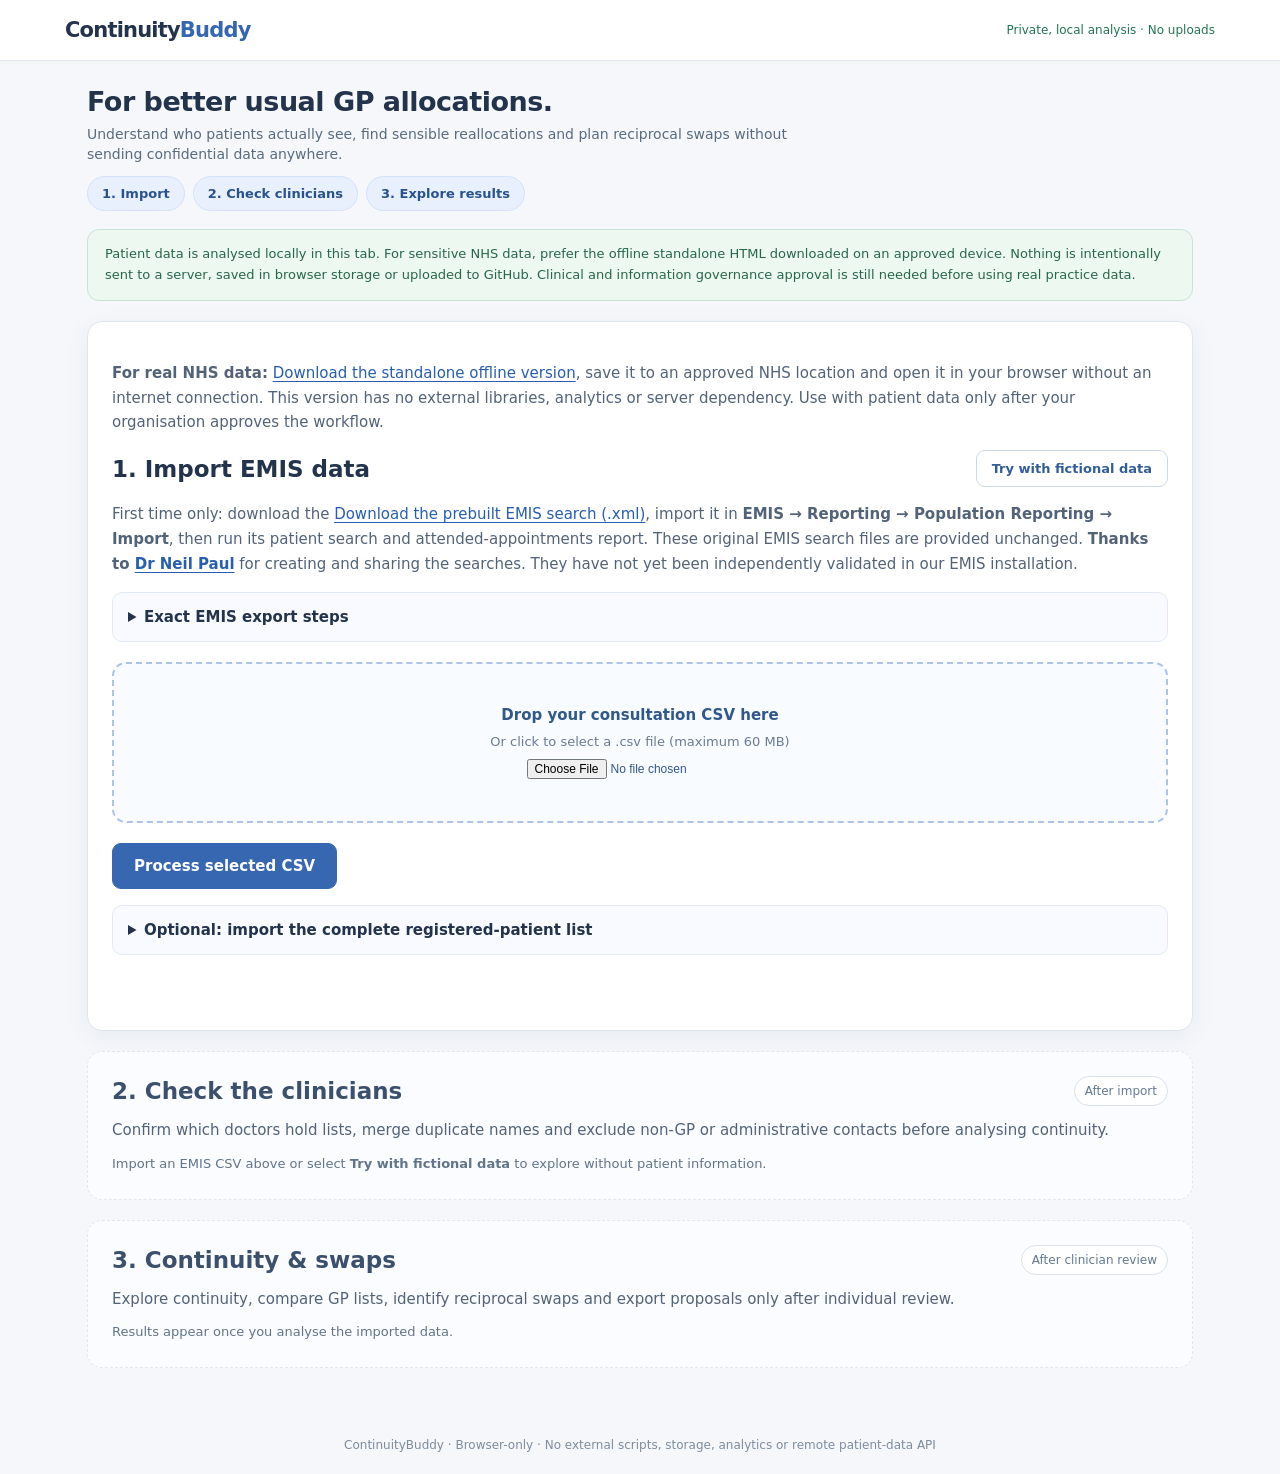
==== index.html @ b9d673a3 "Copy: use concise usual GP allocations heading" ====
<!doctype html>
<html lang="en-GB"><head><meta charset="utf-8"><meta name="viewport" content="width=device-width, initial-scale=1">
<meta name="referrer" content="no-referrer">
<meta http-equiv="Content-Security-Policy" content="default-src 'none'; script-src 'self'; style-src 'self'; img-src 'self' data:; connect-src 'none'; object-src 'none'; base-uri 'none'; form-action 'none'">
<title>ContinuityBuddy - Usual GP continuity</title><link rel="stylesheet" href="./v2.css"></head>
<body><header><strong>Continuity<span>Buddy</span></strong><small>Private, local analysis · No uploads</small></header>
<main>
<section class="hero"><h1>For better usual GP allocations.</h1><p>Understand who patients actually see, find sensible reallocations and plan reciprocal swaps without sending confidential data anywhere.</p><div class="steps"><a href="#importPanel">1. Import</a><a href="#clinicianOverview">2. Check clinicians</a><a href="#resultsOverview">3. Explore results</a></div></section>
<div class="privacy">Patient data is analysed locally in this tab. For sensitive NHS data, prefer the offline standalone HTML downloaded on an approved device. Nothing is intentionally sent to a server, saved in browser storage or uploaded to GitHub. Clinical and information governance approval is still needed before using real practice data.</div>
<section class="panel" id="importPanel"><p class="offline-banner"><strong>For real NHS data:</strong> <a href="./ContinuityBuddy-Offline.html" download="ContinuityBuddy-Offline.html">Download the standalone offline version</a>, save it to an approved NHS location and open it in your browser without an internet connection. This version has no external libraries, analytics or server dependency. Use with patient data only after your organisation approves the workflow.</p><div class="panelhead"><h2>1. Import EMIS data</h2><button type="button" id="demo" class="outline">Try with fictional data</button></div>
<p>First time only: download the <a href="./downloads/Usual_GP_Continuity_Search.xml" download="Usual_GP_Continuity_Search.xml">Download the prebuilt EMIS search (.xml)</a>, import it in <b>EMIS → Reporting → Population Reporting → Import</b>, then run its patient search and attended-appointments report. These original EMIS search files are provided unchanged. <b>Thanks to <a href="https://www.drneilpaul.blog/usualgp/" target="_blank" rel="noopener noreferrer">Dr Neil Paul</a></b> for creating and sharing the searches. They have not yet been independently validated in our EMIS installation.</p>
<details><summary>Exact EMIS export steps</summary><ol><li>Import the downloaded XML into a practice reporting folder (you need suitable EMIS permissions).</li><li>Run “Usual GP Continuity 1 - Patients seen in last 12 months”.</li><li>Run “Usual GP Continuity 2 - Consultation export”.</li><li>Right-click the second report, then View Results → Export → CSV.</li><li>Tick <b>Replicate patient details for each item</b> and <b>Replicate Usual GP details</b>. Leave “override hidden patients” unticked unless explicitly authorised.</li><li>Choose the CSV below. Do not share identifiable exports in chat or email.</li></ol><p>Steps adapted from <a href="https://www.drneilpaul.blog/usualgp/how-to.html" target="_blank" rel="noopener noreferrer">Dr Neil Paul's EMIS guide</a>. EMIS XML import is documented by <a href="https://cdrc.nhs.uk/resources/emis-resource-centre/cdrc-emis-access/" target="_blank" rel="noopener noreferrer">CDRC</a>. Your practice's permissions/IT policy determine whether imports are allowed on your NHS PC.</p></details>
<label class="drop" id="drop"><strong>Drop your consultation CSV here</strong><span>Or click to select a .csv file (maximum 60 MB)</span><input id="file" type="file" accept=".csv,text/csv"></label><div class="import-action"><button type="button" id="prepareCsv">Process selected CSV</button></div>
<details><summary>Optional: import the complete registered-patient list</summary><p>For accurate list sizes, export the companion <a href="./downloads/Usual_GP_List_Sizes_Search.xml" download="Usual_GP_List_Sizes_Search.xml">Download the optional list-sizes search (.xml)</a> from EMIS and load its CSV separately. It should have one row per registered patient, including patient ID and Usual GP.</p><input id="listFile" type="file" accept=".csv,text/csv"><p id="listStatus" class="status"></p></details><div id="mapPanel" hidden><h3>Match columns</h3><p>Best guesses are prefilled. Check the required four columns, especially when the EMIS report uses unfamiliar labels.</p><div id="mappings" class="mapping"></div><label class="check-confirm"><input id="importConfirmed" type="checkbox"> I confirm this is the approved EMIS attended-appointment export, with no additional clinical or demographic columns.</label><div class="row import-action"><label>Analysis date <input id="referenceDate" type="date" value="2026-11-06"></label><button type="button" id="process">Analyse CSV and check clinicians <span aria-hidden="true">→</span></button></div></div>
<p id="message" class="status" role="status" aria-live="polite"></p>
</section>
<section class="panel step-preview" id="clinicianOverview"><div class="panelhead"><h2>2. Check the clinicians</h2><span class="step-pending">After import</span></div><p>Confirm which doctors hold lists, merge duplicate names and exclude non-GP or administrative contacts before analysing continuity.</p><p class="step-hint">Import an EMIS CSV above or select <strong>Try with fictional data</strong> to explore without patient information.</p></section>
<section class="panel" id="clinicianPanel" hidden><div class="panelhead"><h2>2. Check the clinicians</h2><button id="backImport" class="outline">Back to import</button></div><p>Exclude administrative/booking accounts; mark registrars and locums as “Count visits, no list”; and mark doctors who have left as “Departed”. Duplicate names can be joined together. Duty/triage contacts may distort continuity and should be reviewed.</p><div class="review-action"><div><strong>Ready to analyse?</strong><p>Check the clinician list below, then confirm the review and run the analysis.</p></div><button type="button" id="runTop">Analyse continuity</button></div><details id="mergeDuplicates" class="duplicate-merge"><summary>Merge duplicate clinicians</summary><p>Only use this when two names in the export belong to the same doctor, e.g. Dr Smith and Dr J Smith. The names will be counted as one clinician.</p><div class="row"><label>Duplicate name <select id="mergeFrom"></select></label><label>Same doctor as <select id="mergeInto"></select></label><button type="button" id="addMerge" class="outline">Merge names</button></div><div id="activeMerges" aria-live="polite"></div></details><div class="tablewrap"><table><thead><tr><th>Clinician</th><th>Consultations</th><th>Status</th></tr></thead><tbody id="clinicians"></tbody></table></div>
<div class="row controls"><label>Minimum consultations <input id="minVisits" type="number" min="1" max="30" value="4"></label><label>High confidence (%) <input id="high" type="number" min="50" max="100" value="65"></label><label>Medium confidence (%) <input id="medium" type="number" min="30" max="99" value="50"></label><label class="check-confirm"><input id="reviewConfirmed" type="checkbox"> I have reviewed the clinicians, including non-list holders and those who have left.</label><button type="button" id="run">Analyse continuity</button></div></section>
<section class="panel step-preview" id="resultsOverview"><div class="panelhead"><h2>3. Continuity &amp; swaps</h2><span class="step-pending">After clinician review</span></div><p>Explore continuity, compare GP lists, identify reciprocal swaps and export proposals only after individual review.</p><p class="step-hint">Results appear once you analyse the imported data.</p></section>
<section id="resultsPanel" hidden><div class="panelhead"><h2>3. Continuity & swaps</h2><div class="row"><button id="editClinicians" class="outline">Edit clinicians</button><button id="reset" class="outline">Clear all data</button></div></div><div class="metrics"><div><small>Frequent attenders</small><strong id="mPatients">-</strong></div><div><small>Usual GP accuracy</small><strong id="mAccuracy">-</strong></div><div><small>Mean UPC (most-seen)</small><strong id="mUpc">-</strong></div><div><small>SLICC (recorded usual GP)</small><strong id="mSlicc">-</strong></div></div>
<div class="panel"><div class="panelhead"><h3>Who should I exchange patients with?</h3><label>My GP list <select id="selectedGp"></select></label></div><p>Ranked by reciprocal, evidence-based candidates. Confirm clinical suitability and patient preferences before any reallocation. A reciprocal pair keeps nominal list counts unchanged.</p><div class="tablewrap"><table><thead><tr><th>Other GP</th><th>Patients leaving your list</th><th>Patients coming to your list</th><th>Potential 1:1 pairs</th></tr></thead><tbody id="partners"></tbody></table></div></div>
<div class="panel"><div class="panelhead"><h3>Reciprocal swaps</h3><button id="download" class="outline">Export reviewed proposal CSV</button></div><p id="swapCount"></p><div class="tablewrap"><table><thead><tr><th>Pair</th><th>Patient identifier</th><th>Current usual GP</th><th>Proposed GP</th><th>Visits with proposed / total</th><th>Review decision</th></tr></thead><tbody id="swaps"></tbody></table></div></div>
<div class="panel"><h3>GP continuity breakdown</h3><p>List-holder counts here include only patients represented in the consultation CSV, not the practice's full registered population.</p><div class="tablewrap"><table><thead><tr><th>GP</th><th>Patients seen in export</th><th>Frequent attenders</th><th>Aligned</th><th>Outgoing</th><th>Incoming</th><th>SLICC</th><th>Registered list</th><th>GP sessions/week</th><th>Patients/session</th></tr></thead><tbody id="gpRows"></tbody></table></div></div>
<div class="panel"><h3>Individual reallocation suggestions</h3><p>High confidence means the most-seen eligible GP accounts for at least the configured percentage of retained contacts. It does not prove clinical suitability.</p><div class="tablewrap"><table><thead><tr><th>Patient identifier</th><th>Current GP</th><th>Most-seen GP</th><th>Visits</th><th>Share</th><th>Confidence</th></tr></thead><tbody id="proposals"></tbody></table></div></div>
<div class="panel"><h3>Data quality and limitations</h3><div id="quality"></div><p>The step 1 tool (EMIS export) is based on published RCGP/One Care and Dr Neil Paul's analyser workflows with many thanks. The overall flow and Step 2 were developed by Dr Miriam Carone as part of a bigger project to help organise GP surgeries - find out more at <a href="https://projectralph.co.uk/" target="_blank" rel="noopener noreferrer">projectralph.co.uk</a>.</p></div>
</section></main><footer>ContinuityBuddy · Browser-only · No external scripts, storage, analytics or remote patient-data API</footer><script type="module" src="./v2.mjs"></script></body></html>
---- v2.css ----
:root{font-family:Inter,ui-sans-serif,system-ui,-apple-system,Segoe UI,sans-serif;color:#22334b;background:#f5f7fb;font-size:15px}*{box-sizing:border-box}body{margin:0}header{display:flex;justify-content:space-between;align-items:center;padding:18px max(22px,calc((100vw - 1150px)/2));background:white;border-bottom:1px solid #e1e7f0;gap:10px}header strong{font-size:21px;letter-spacing:-.8px}header strong span{color:#3466b1}header small{font-size:12px;color:#217654}main{max-width:1150px;margin:auto;padding:16px 22px 48px}.hero{padding:8px 0 6px}.hero h1{font-size:clamp(21px,2.2vw,27px);letter-spacing:-.5px;margin:0 0 5px;line-height:1.25}.hero p{color:#596b80;line-height:1.45;max-width:740px;font-size:14px;margin:0}.steps{display:flex;flex-wrap:wrap;gap:8px;margin:12px 0}.steps span{padding:9px 14px;background:#e8f0fe;border:1px solid #d4e2fb;border-radius:25px;font-size:13px;color:#28538e;font-weight:650}.privacy{border:1px solid #c8e4d5;background:#ecf8f0;color:#286749;padding:14px 17px;border-radius:12px;font-size:13px;line-height:1.6}.panel{background:white;border:1px solid #e0e6ee;border-radius:15px;padding:24px;margin-top:20px;box-shadow:0 7px 25px #213a5210}.panelhead{display:flex;align-items:center;justify-content:space-between;gap:14px;flex-wrap:wrap;margin-bottom:12px}.panel h2{font-size:23px;margin:0}.panel h3{font-size:19px;margin:0 0 12px}.panel p,.panel li{line-height:1.65;color:#526379}.panel a{color:#285eb1;text-decoration:underline;text-underline-offset:3px}.panel details{background:#f8faff;border:1px solid #e1e9f7;padding:15px;border-radius:10px;margin:16px 0}.panel summary{cursor:pointer;font-weight:650}.panel ol{padding-left:22px}.drop{display:grid;gap:10px;place-items:center;text-align:center;padding:42px 20px;border:2px dashed #adc4e7;border-radius:14px;background:#f8fbff;cursor:pointer;margin:20px 0;color:#31588b}.drop span{font-size:13px;color:#6b7b92}.drop.drag{background:#e8f3ff;border-color:#3975c6}.drop input{max-width:280px;font-size:12px}.row{display:flex;gap:12px;align-items:end;flex-wrap:wrap}.controls{margin-top:22px}.row label,.mapping label,.panelhead label{display:grid;gap:6px;font-size:12px;font-weight:650;color:#51657a}.mapping{display:grid;grid-template-columns:repeat(auto-fit,minmax(220px,1fr));gap:14px;margin:18px 0}select,input[type=number],input[type=date]{font:inherit;max-width:100%;border:1px solid #cdd7e6;border-radius:8px;padding:9px;background:white;color:#243b59}input[type=number]{width:110px}button{border:1px solid #3667b0;background:#3667b0;color:white;border-radius:9px;padding:10px 15px;font:inherit;font-size:13px;font-weight:700;cursor:pointer;white-space:normal}button:hover{filter:brightness(.94)}button.outline{background:white;color:#315d99;border-color:#cad8ea}.tablewrap{overflow:auto;max-height:570px;border:1px solid #e3e8ef;border-radius:10px}table{border-collapse:collapse;width:100%;min-width:690px;font-size:13px}th{position:sticky;top:0;z-index:1;background:#f1f5fb;text-align:left;font-weight:700;color:#40566f;padding:12px;border-bottom:1px solid #d9e2ef;white-space:nowrap}td{padding:10px 12px;border-bottom:1px solid #eef1f6;vertical-align:middle}tbody tr:hover{background:#f7faff}td select{font-size:12px;max-width:230px}section[hidden],div[hidden]{display:none!important}.status{min-height:20px}.error{color:#b52d47;font-weight:700}.metrics{display:grid;grid-template-columns:repeat(4,minmax(0,1fr));gap:12px;margin:18px 0}.metrics>div{background:white;padding:18px;border:1px solid #e0e6ee;border-radius:12px;display:grid;gap:8px}.metrics strong{font-size:27px;color:#254a80}.metrics small{color:#65758b}footer{font-size:12px;color:#7d8c9e;text-align:center;padding:22px}@media(max-width:700px){main{padding:18px 12px 35px}.panel{padding:17px}.metrics{grid-template-columns:repeat(2,1fr)}header{padding:15px}.hero{padding-top:8px}}
.steps a{padding:9px 14px;background:#e8f0fe;border:1px solid #d4e2fb;border-radius:25px;font-size:13px;color:#28538e;font-weight:650;text-decoration:none}.steps a:hover{background:#dce9ff}.step-preview{background:#fbfcff;border-style:dashed;box-shadow:none}.step-preview h2{color:#3b506c}.step-pending{font-size:12px;color:#637991;padding:7px 10px;border-radius:30px;border:1px solid #d8e1ec;background:white;white-space:nowrap}.step-preview p{margin:10px 0 0}.step-preview .step-hint{color:#61748a;font-size:13px}

.review-action{display:flex;align-items:center;justify-content:space-between;gap:16px;flex-wrap:wrap;margin:16px 0;background:#f1f7ff;border:1px solid #c9ddf6;border-radius:12px;padding:15px 18px}.review-action p{margin:4px 0 0;font-size:13px}.review-action button,.import-action button{font-size:15px;padding:13px 21px}.import-action{margin:16px 0}.check-confirm{display:flex!important;flex-direction:row!important;align-items:center!important;gap:10px!important;max-width:800px}.check-confirm input{width:18px;height:18px;flex-shrink:0}.review-action strong{color:#2b4b78}#clinicianPanel,#resultsPanel,#mapPanel{scroll-margin-top:18px}@media(max-width:650px){.review-action button,.import-action button{width:100%}.review-action{align-items:stretch}}

/* Duplicate clinician merge is intentionally secondary to the main clinician review. */
.duplicate-merge{margin:14px 0 16px;padding:12px 16px;border:1px solid #d5e0f0;border-radius:10px;background:#f8fbff}
.duplicate-merge summary{cursor:pointer;color:#24538d;font-weight:650}
.duplicate-merge p{font-size:13px;color:#526782}
.duplicate-merge>.row{display:flex;align-items:end;gap:12px;flex-wrap:wrap;margin:12px 0}
.duplicate-merge label{display:flex;flex-direction:column;gap:5px;font-size:13px;font-weight:600}
.duplicate-merge select{min-width:150px;max-width:100%}
.merge-item{display:flex;align-items:center;gap:12px;padding:6px 0;font-size:13px}
.merge-item button{padding:5px 9px}
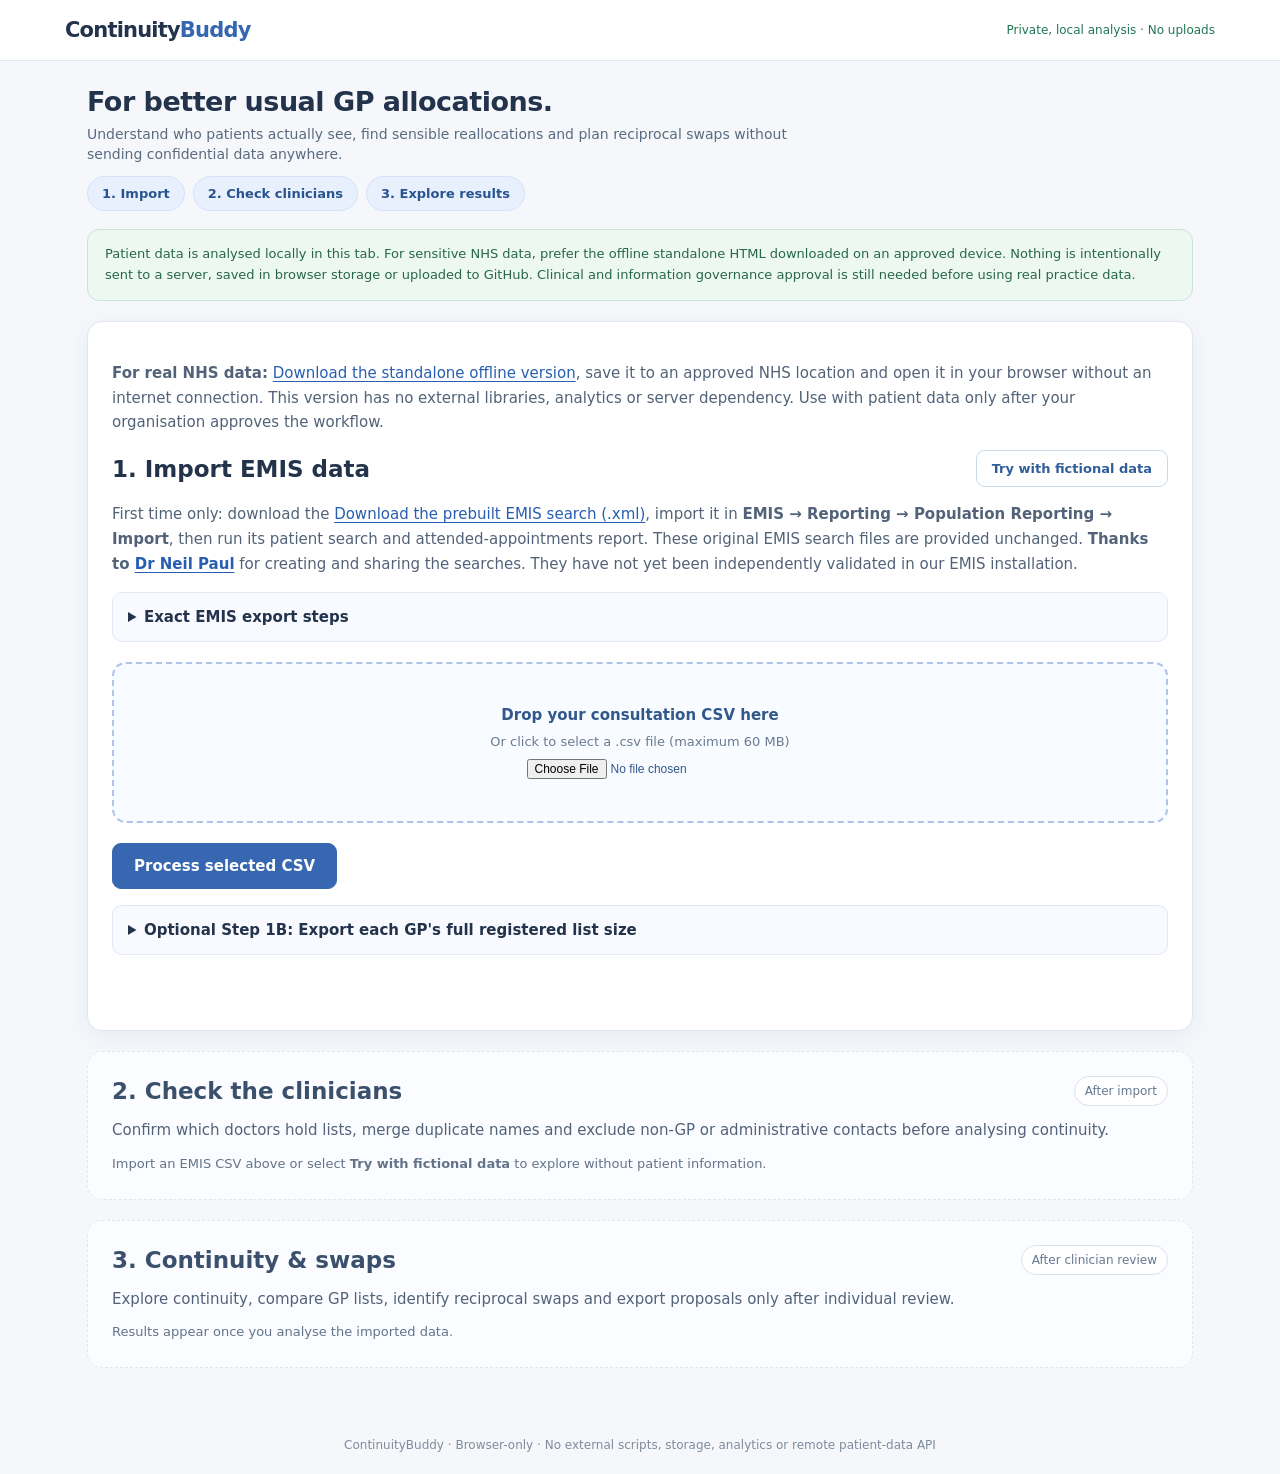
==== commit 11186a76: "Clarify optional EMIS list-size export and label list-balancing measures" ====
--- a/index.html
+++ b/index.html
@@ -11,17 +11,17 @@
 <p>First time only: download the <a href="./downloads/Usual_GP_Continuity_Search.xml" download="Usual_GP_Continuity_Search.xml">Download the prebuilt EMIS search (.xml)</a>, import it in <b>EMIS → Reporting → Population Reporting → Import</b>, then run its patient search and attended-appointments report. These original EMIS search files are provided unchanged. <b>Thanks to <a href="https://www.drneilpaul.blog/usualgp/" target="_blank" rel="noopener noreferrer">Dr Neil Paul</a></b> for creating and sharing the searches. They have not yet been independently validated in our EMIS installation.</p>
 <details><summary>Exact EMIS export steps</summary><ol><li>Import the downloaded XML into a practice reporting folder (you need suitable EMIS permissions).</li><li>Run “Usual GP Continuity 1 - Patients seen in last 12 months”.</li><li>Run “Usual GP Continuity 2 - Consultation export”.</li><li>Right-click the second report, then View Results → Export → CSV.</li><li>Tick <b>Replicate patient details for each item</b> and <b>Replicate Usual GP details</b>. Leave “override hidden patients” unticked unless explicitly authorised.</li><li>Choose the CSV below. Do not share identifiable exports in chat or email.</li></ol><p>Steps adapted from <a href="https://www.drneilpaul.blog/usualgp/how-to.html" target="_blank" rel="noopener noreferrer">Dr Neil Paul's EMIS guide</a>. EMIS XML import is documented by <a href="https://cdrc.nhs.uk/resources/emis-resource-centre/cdrc-emis-access/" target="_blank" rel="noopener noreferrer">CDRC</a>. Your practice's permissions/IT policy determine whether imports are allowed on your NHS PC.</p></details>
 <label class="drop" id="drop"><strong>Drop your consultation CSV here</strong><span>Or click to select a .csv file (maximum 60 MB)</span><input id="file" type="file" accept=".csv,text/csv"></label><div class="import-action"><button type="button" id="prepareCsv">Process selected CSV</button></div>
-<details><summary>Optional: import the complete registered-patient list</summary><p>For accurate list sizes, export the companion <a href="./downloads/Usual_GP_List_Sizes_Search.xml" download="Usual_GP_List_Sizes_Search.xml">Download the optional list-sizes search (.xml)</a> from EMIS and load its CSV separately. It should have one row per registered patient, including patient ID and Usual GP.</p><input id="listFile" type="file" accept=".csv,text/csv"><p id="listStatus" class="status"></p></details><div id="mapPanel" hidden><h3>Match columns</h3><p>Best guesses are prefilled. Check the required four columns, especially when the EMIS report uses unfamiliar labels.</p><div id="mappings" class="mapping"></div><label class="check-confirm"><input id="importConfirmed" type="checkbox"> I confirm this is the approved EMIS attended-appointment export, with no additional clinical or demographic columns.</label><div class="row import-action"><label>Analysis date <input id="referenceDate" type="date" value="2026-11-06"></label><button type="button" id="process">Analyse CSV and check clinicians <span aria-hidden="true">→</span></button></div></div>
+<details id="listBalanceImport"><summary>Optional Step 1B: Export each GP's full registered list size</summary><p><strong>The consultation export above cannot provide full list sizes.</strong> To compare list allocations per clinical session, import the separate <a href="./downloads/Usual_GP_List_Sizes_Search.xml" download="Usual_GP_List_Sizes_Search.xml">EMIS registered-patient list search (.xml)</a>, run it in Population Reporting, export its results to CSV and select that CSV here. The CSV needs only Patient ID and Usual GP. This is optional: continuity analysis and swaps work without it.</p><label>Registered-patient list CSV <input id="listFile" type="file" accept=".csv,text/csv"></label><p>Weekly clinical sessions are entered manually in Step 3; they are not included in either EMIS search.</p><p id="listStatus" class="status" role="status" aria-live="polite"></p></details><div id="mapPanel" hidden><h3>Match columns</h3><p>Best guesses are prefilled. Check the required four columns, especially when the EMIS report uses unfamiliar labels.</p><div id="mappings" class="mapping"></div><label class="check-confirm"><input id="importConfirmed" type="checkbox"> I confirm this is the approved EMIS attended-appointment export, with no additional clinical or demographic columns.</label><div class="row import-action"><label>Analysis date <input id="referenceDate" type="date" value="2026-11-06"></label><button type="button" id="process">Analyse CSV and check clinicians <span aria-hidden="true">→</span></button></div></div>
 <p id="message" class="status" role="status" aria-live="polite"></p>
 </section>
 <section class="panel step-preview" id="clinicianOverview"><div class="panelhead"><h2>2. Check the clinicians</h2><span class="step-pending">After import</span></div><p>Confirm which doctors hold lists, merge duplicate names and exclude non-GP or administrative contacts before analysing continuity.</p><p class="step-hint">Import an EMIS CSV above or select <strong>Try with fictional data</strong> to explore without patient information.</p></section>
-<section class="panel" id="clinicianPanel" hidden><div class="panelhead"><h2>2. Check the clinicians</h2><button id="backImport" class="outline">Back to import</button></div><p>Exclude administrative/booking accounts; mark registrars and locums as “Count visits, no list”; and mark doctors who have left as “Departed”. Duplicate names can be joined together. Duty/triage contacts may distort continuity and should be reviewed.</p><div class="review-action"><div><strong>Ready to analyse?</strong><p>Check the clinician list below, then confirm the review and run the analysis.</p></div><button type="button" id="runTop">Analyse continuity</button></div><details id="mergeDuplicates" class="duplicate-merge"><summary>Merge duplicate clinicians</summary><p>Only use this when two names in the export belong to the same doctor, e.g. Dr Smith and Dr J Smith. The names will be counted as one clinician.</p><div class="row"><label>Duplicate name <select id="mergeFrom"></select></label><label>Same doctor as <select id="mergeInto"></select></label><button type="button" id="addMerge" class="outline">Merge names</button></div><div id="activeMerges" aria-live="polite"></div></details><div class="tablewrap"><table><thead><tr><th>Clinician</th><th>Consultations</th><th>Status</th></tr></thead><tbody id="clinicians"></tbody></table></div>
-<div class="row controls"><label>Minimum consultations <input id="minVisits" type="number" min="1" max="30" value="4"></label><label>High confidence (%) <input id="high" type="number" min="50" max="100" value="65"></label><label>Medium confidence (%) <input id="medium" type="number" min="30" max="99" value="50"></label><label class="check-confirm"><input id="reviewConfirmed" type="checkbox"> I have reviewed the clinicians, including non-list holders and those who have left.</label><button type="button" id="run">Analyse continuity</button></div></section>
+<section class="panel" id="clinicianPanel" hidden><div class="panelhead"><h2>2. Check the clinicians</h2><button id="backImport" class="outline">Back to import</button></div><p>Check which clinicians hold patient lists. For registrars and locums, choose “Sees patients, no list”. For admin and booking accounts, choose “Ignore”. Mark doctors who have left as “Left the practice”. Duty and triage contacts may distort continuity.</p><details id="mergeDuplicates" class="duplicate-merge"><summary>Merge duplicate clinicians</summary><p>Only use this when two names in the export belong to the same doctor, e.g. Dr Smith and Dr J Smith. The names will be counted as one clinician.</p><div class="row"><label>Duplicate name <select id="mergeFrom"></select></label><label>Same doctor as <select id="mergeInto"></select></label><button type="button" id="addMerge" class="outline">Merge names</button></div><div id="activeMerges" aria-live="polite"></div></details><div class="tablewrap"><table><thead><tr><th>Clinician</th><th>Consultations</th><th>Status</th></tr></thead><tbody id="clinicians"></tbody></table></div>
+<div class="row controls"><label>Minimum consultations <input id="minVisits" type="number" min="1" max="30" value="4"></label><label>High confidence (%) <input id="high" type="number" min="50" max="100" value="65"></label><label>Medium confidence (%) <input id="medium" type="number" min="30" max="99" value="50"></label></div><div class="review-confirmation"><label class="check-confirm" id="reviewConfirmationLabel"><input id="reviewConfirmed" type="checkbox"> <span>I have reviewed the clinicians, including non-list holders and those who have left.</span></label><button type="button" id="run" class="awaiting-confirmation" aria-disabled="true">Analyse continuity</button></div><div id="reviewConfirmationError" class="review-confirmation-error" role="status" aria-live="polite" hidden>Please confirm you have reviewed the clinicians.</div></section>
 <section class="panel step-preview" id="resultsOverview"><div class="panelhead"><h2>3. Continuity &amp; swaps</h2><span class="step-pending">After clinician review</span></div><p>Explore continuity, compare GP lists, identify reciprocal swaps and export proposals only after individual review.</p><p class="step-hint">Results appear once you analyse the imported data.</p></section>
 <section id="resultsPanel" hidden><div class="panelhead"><h2>3. Continuity & swaps</h2><div class="row"><button id="editClinicians" class="outline">Edit clinicians</button><button id="reset" class="outline">Clear all data</button></div></div><div class="metrics"><div><small>Frequent attenders</small><strong id="mPatients">-</strong></div><div><small>Usual GP accuracy</small><strong id="mAccuracy">-</strong></div><div><small>Mean UPC (most-seen)</small><strong id="mUpc">-</strong></div><div><small>SLICC (recorded usual GP)</small><strong id="mSlicc">-</strong></div></div>
 <div class="panel"><div class="panelhead"><h3>Who should I exchange patients with?</h3><label>My GP list <select id="selectedGp"></select></label></div><p>Ranked by reciprocal, evidence-based candidates. Confirm clinical suitability and patient preferences before any reallocation. A reciprocal pair keeps nominal list counts unchanged.</p><div class="tablewrap"><table><thead><tr><th>Other GP</th><th>Patients leaving your list</th><th>Patients coming to your list</th><th>Potential 1:1 pairs</th></tr></thead><tbody id="partners"></tbody></table></div></div>
 <div class="panel"><div class="panelhead"><h3>Reciprocal swaps</h3><button id="download" class="outline">Export reviewed proposal CSV</button></div><p id="swapCount"></p><div class="tablewrap"><table><thead><tr><th>Pair</th><th>Patient identifier</th><th>Current usual GP</th><th>Proposed GP</th><th>Visits with proposed / total</th><th>Review decision</th></tr></thead><tbody id="swaps"></tbody></table></div></div>
-<div class="panel"><h3>GP continuity breakdown</h3><p>List-holder counts here include only patients represented in the consultation CSV, not the practice's full registered population.</p><div class="tablewrap"><table><thead><tr><th>GP</th><th>Patients seen in export</th><th>Frequent attenders</th><th>Aligned</th><th>Outgoing</th><th>Incoming</th><th>SLICC</th><th>Registered list</th><th>GP sessions/week</th><th>Patients/session</th></tr></thead><tbody id="gpRows"></tbody></table></div></div>
+<div class="panel"><h3>GP continuity breakdown</h3><p>Patients seen in export counts only patients represented in the consultation CSV. List size per weekly session = full registered list size ÷ weekly clinical sessions.</p><p id="listBalanceNote" class="status" role="status"></p><div class="tablewrap"><table><thead><tr><th>GP</th><th>Patients seen in export</th><th>Frequent attenders</th><th>Aligned</th><th>Outgoing</th><th>Incoming</th><th>SLICC</th><th>Patients on GP's list</th><th>Clinical sessions/week</th><th>List size per weekly session</th></tr></thead><tbody id="gpRows"></tbody></table></div></div>
 <div class="panel"><h3>Individual reallocation suggestions</h3><p>High confidence means the most-seen eligible GP accounts for at least the configured percentage of retained contacts. It does not prove clinical suitability.</p><div class="tablewrap"><table><thead><tr><th>Patient identifier</th><th>Current GP</th><th>Most-seen GP</th><th>Visits</th><th>Share</th><th>Confidence</th></tr></thead><tbody id="proposals"></tbody></table></div></div>
-<div class="panel"><h3>Data quality and limitations</h3><div id="quality"></div><p>The step 1 tool (EMIS export) is based on published RCGP/One Care and Dr Neil Paul's analyser workflows with many thanks. The overall flow and Step 2 were developed by Dr Miriam Carone as part of a bigger project to help organise GP surgeries - find out more at <a href="https://projectralph.co.uk/" target="_blank" rel="noopener noreferrer">projectralph.co.uk</a>.</p></div>
+<div class="panel"><h3>Data quality and limitations</h3><div id="quality"></div><p>The step 1 tool (EMIS export) is based on published RCGP/One Care and Dr Neil Paul's analyser workflows with many thanks. This broader tool and Steps 2 &amp; 3 were developed by Dr Miriam Carone as part of a bigger project to help organise GP surgeries - find out more at <a href="https://projectralph.co.uk/" target="_blank" rel="noopener noreferrer">projectralph.co.uk</a>.</p></div>
 </section></main><footer>ContinuityBuddy · Browser-only · No external scripts, storage, analytics or remote patient-data API</footer><script type="module" src="./v2.mjs"></script></body></html>
--- a/v2.css
+++ b/v2.css
@@ -12,3 +12,17 @@
 .duplicate-merge select{min-width:150px;max-width:100%}
 .merge-item{display:flex;align-items:center;gap:12px;padding:6px 0;font-size:13px}
 .merge-item button{padding:5px 9px}
+
+/* Confirmation is directly associated with the only Analyse action. */
+.review-confirmation{display:flex;align-items:center;flex-wrap:wrap;gap:14px;margin-top:14px}
+.review-confirmation .check-confirm{margin:0!important;max-width:min(100%,690px);padding:7px 9px;border:1px solid transparent;border-radius:9px;cursor:pointer}
+.review-confirmation .check-confirm span{line-height:1.4}
+.review-confirmation #run{transition:background-color .15s,border-color .15s;min-height:42px}
+.review-confirmation #run.awaiting-confirmation{background:#e3e7ed;border-color:#d5dbe4;color:#5b6879;cursor:pointer}
+.review-confirmation #run.awaiting-confirmation:hover{filter:none;background:#d9dfe8}
+.review-confirmation .check-confirm.missing-confirmation{border-color:#d94242;background:#fff0f0;color:#a42020}
+.review-confirmation .check-confirm.missing-confirmation span{color:#a42020}
+.review-confirmation .check-confirm.missing-confirmation input{accent-color:#c82d2d;outline:2px solid #d94242;outline-offset:2px}
+.review-confirmation-error{color:#b42323;font-size:13px;font-weight:650;margin:6px 0 0 9px}
+.review-confirmation-error[hidden]{display:none}
+@media(max-width:650px){.review-confirmation{align-items:stretch;flex-direction:column}.review-confirmation #run{align-self:flex-start}}
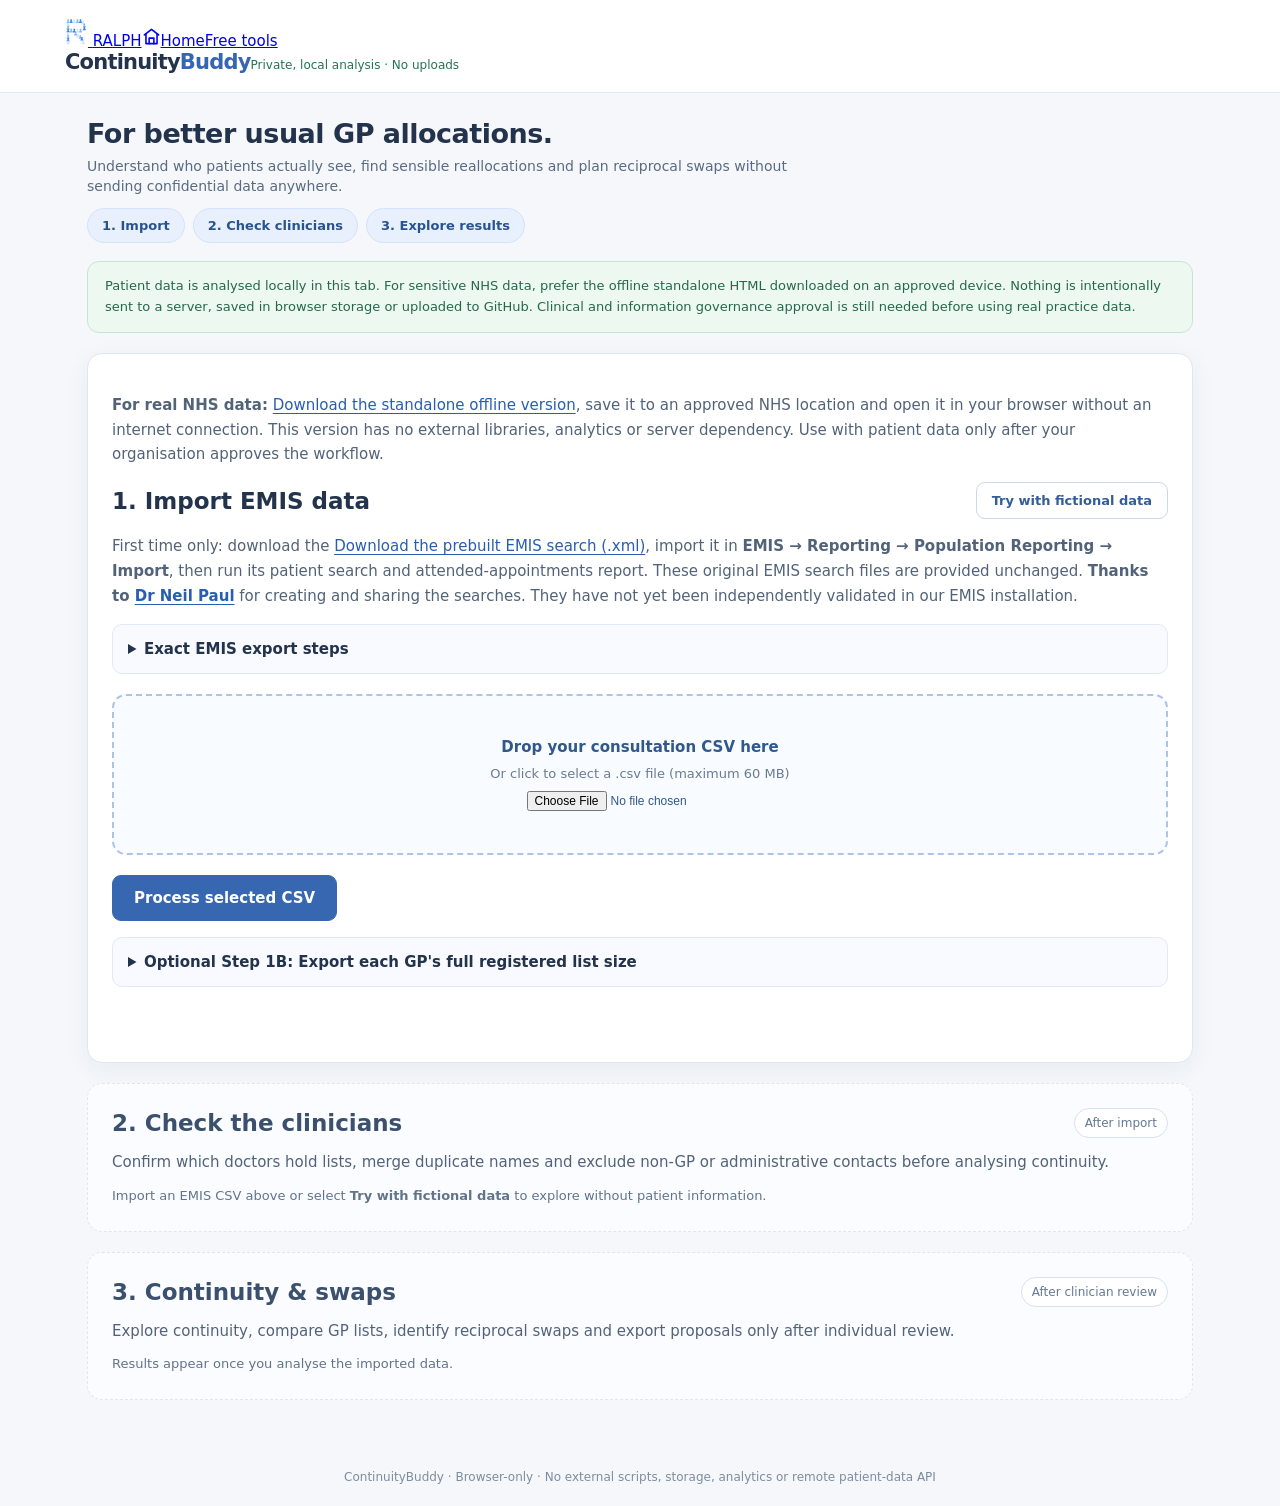
==== commit 10cfa65e: "Add RALPH logo, Home icon and Free tools navigation to ContinuityBuddy" ====
--- a/index.html
+++ b/index.html
@@ -3,7 +3,44 @@
 <meta name="referrer" content="no-referrer">
 <meta http-equiv="Content-Security-Policy" content="default-src 'none'; script-src 'self'; style-src 'self'; img-src 'self' data:; connect-src 'none'; object-src 'none'; base-uri 'none'; form-action 'none'">
 <title>ContinuityBuddy - Usual GP continuity</title><link rel="stylesheet" href="./v2.css"></head>
-<body><header><strong>Continuity<span>Buddy</span></strong><small>Private, local analysis · No uploads</small></header>
+<body><header class="app-header"><div class="app-header-inner"><nav class="app-nav" aria-label="Site navigation"><a class="ralph-brand" href="https://projectralph.co.uk/" aria-label="RALPH homepage"><svg xmlns="http://www.w3.org/2000/svg" xmlns:xlink="http://www.w3.org/1999/xlink" width="23" height="28" viewBox="0 0 430 530" aria-hidden="true">
+
+
+<defs>
+  <linearGradient id="wordmarkBlue" x1="0" y1="0" x2="0" y2="1">
+    <stop offset="0" stop-color="#005fca"/>
+    <stop offset="1" stop-color="#004dad"/>
+  </linearGradient>
+  <path id="person" d="M28 0 C18.5 0 11 7.2 11 17 C11 23.4 14.2 29.2 19.3 32.4 C9.1 36.4 2.4 42.4 0.3 51.3 C-1.7 58.4 2.4 61.5 8.6 61.5 H47.4 C53.6 61.5 57.7 58.4 55.7 51.3 C53.6 42.4 46.9 36.4 36.7 32.4 C41.8 29.2 45 23.4 45 17 C45 7.2 37.5 0 28 0 Z"/>
+</defs>
+<g id="people-letter-r" transform="translate(15 15) scale(1.083)">
+<use href="#person" x="10" y="10" fill="#82bbf4"/>
+<use href="#person" x="64" y="10" fill="#3b8ae6"/>
+<use href="#person" x="118" y="10" fill="#cfe4fb"/>
+<use href="#person" x="173" y="10" fill="#82bbf4"/>
+<use href="#person" x="227" y="10" fill="#3b8ae6"/>
+<use href="#person" x="271" y="36" fill="#cfe4fb"/>
+<use href="#person" x="294" y="84" fill="#82bbf4"/>
+<use href="#person" x="294" y="139" fill="#3b8ae6"/>
+<use href="#person" x="10" y="69" fill="#cfe4fb"/>
+<use href="#person" x="10" y="123" fill="#82bbf4"/>
+<use href="#person" x="10" y="176" fill="#3b8ae6"/>
+<use href="#person" x="10" y="230" fill="#cfe4fb"/>
+<use href="#person" x="10" y="284" fill="#82bbf4"/>
+<use href="#person" x="10" y="337" fill="#3b8ae6"/>
+<use href="#person" x="10" y="383" fill="#cfe4fb"/>
+<use href="#person" x="64" y="176" fill="#82bbf4"/>
+<use href="#person" x="118" y="176" fill="#3b8ae6"/>
+<use href="#person" x="173" y="176" fill="#cfe4fb"/>
+<use href="#person" x="227" y="176" fill="#82bbf4"/>
+<use href="#person" x="141" y="230" fill="#82bbf4"/>
+<use href="#person" x="180" y="266" fill="#cfe4fb"/>
+<use href="#person" x="223" y="289" fill="#82bbf4"/>
+<use href="#person" x="251" y="319" fill="#3b8ae6"/>
+<use href="#person" x="276" y="383" fill="#cfe4fb"/>
+</g>
+</svg>
+<span>RALPH</span></a><a class="home-link" href="https://projectralph.co.uk/" aria-label="Home" title="RALPH home"><svg xmlns="http://www.w3.org/2000/svg" aria-hidden="true" viewBox="0 0 24 24" width="19" height="19" fill="none" stroke="currentColor" stroke-width="2" stroke-linecap="round" stroke-linejoin="round"><path d="m3 10 9-7 9 7"/><path d="M5 9v12h14V9"/><path d="M9 21v-7h6v7"/></svg><span>Home</span></a><a class="free-tools-link" href="https://projectralph.co.uk/freetools/">Free tools</a></nav><div class="app-header-end"><strong class="app-name">Continuity<span>Buddy</span></strong><small>Private, local analysis · No uploads</small></div></div></header>
 <main>
 <section class="hero"><h1>For better usual GP allocations.</h1><p>Understand who patients actually see, find sensible reallocations and plan reciprocal swaps without sending confidential data anywhere.</p><div class="steps"><a href="#importPanel">1. Import</a><a href="#clinicianOverview">2. Check clinicians</a><a href="#resultsOverview">3. Explore results</a></div></section>
 <div class="privacy">Patient data is analysed locally in this tab. For sensitive NHS data, prefer the offline standalone HTML downloaded on an approved device. Nothing is intentionally sent to a server, saved in browser storage or uploaded to GitHub. Clinical and information governance approval is still needed before using real practice data.</div>
@@ -21,7 +58,7 @@
 <section id="resultsPanel" hidden><div class="panelhead"><h2>3. Continuity & swaps</h2><div class="row"><button id="editClinicians" class="outline">Edit clinicians</button><button id="reset" class="outline">Clear all data</button></div></div><div class="metrics"><div><small>Frequent attenders</small><strong id="mPatients">-</strong></div><div><small>Usual GP accuracy</small><strong id="mAccuracy">-</strong></div><div><small>Mean UPC (most-seen)</small><strong id="mUpc">-</strong></div><div><small>SLICC (recorded usual GP)</small><strong id="mSlicc">-</strong></div></div>
 <div class="panel"><div class="panelhead"><h3>Who should I exchange patients with?</h3><label>My GP list <select id="selectedGp"></select></label></div><p>Ranked by reciprocal, evidence-based candidates. Confirm clinical suitability and patient preferences before any reallocation. A reciprocal pair keeps nominal list counts unchanged.</p><div class="tablewrap"><table><thead><tr><th>Other GP</th><th>Patients leaving your list</th><th>Patients coming to your list</th><th>Potential 1:1 pairs</th></tr></thead><tbody id="partners"></tbody></table></div></div>
 <div class="panel"><div class="panelhead"><h3>Reciprocal swaps</h3><button id="download" class="outline">Export reviewed proposal CSV</button></div><p id="swapCount"></p><div class="tablewrap"><table><thead><tr><th>Pair</th><th>Patient identifier</th><th>Current usual GP</th><th>Proposed GP</th><th>Visits with proposed / total</th><th>Review decision</th></tr></thead><tbody id="swaps"></tbody></table></div></div>
-<div class="panel"><h3>GP continuity breakdown</h3><p>Patients seen in export counts only patients represented in the consultation CSV. List size per weekly session = full registered list size ÷ weekly clinical sessions.</p><p id="listBalanceNote" class="status" role="status"></p><div class="tablewrap"><table><thead><tr><th>GP</th><th>Patients seen in export</th><th>Frequent attenders</th><th>Aligned</th><th>Outgoing</th><th>Incoming</th><th>SLICC</th><th>Patients on GP's list</th><th>Clinical sessions/week</th><th>List size per weekly session</th></tr></thead><tbody id="gpRows"></tbody></table></div></div>
+<div class="panel"><h3>GP continuity breakdown</h3><p>Patients seen in export counts only patients represented in the consultation CSV. List size per weekly session = full registered list size ÷ weekly clinical sessions.</p><p id="listBalanceNote" class="status" role="status"></p><div class="tablewrap"><table class="gp-breakdown-table"><thead><tr><th>GP</th><th>Patients seen<br>in export</th><th>Frequent<br>attenders</th><th>Aligned</th><th>Outgoing</th><th>Incoming</th><th>SLICC</th><th>Patients on<br>GP's list</th><th>Clinical sessions<br>per week</th><th>List size per<br>weekly session</th></tr></thead><tbody id="gpRows"></tbody></table></div></div>
 <div class="panel"><h3>Individual reallocation suggestions</h3><p>High confidence means the most-seen eligible GP accounts for at least the configured percentage of retained contacts. It does not prove clinical suitability.</p><div class="tablewrap"><table><thead><tr><th>Patient identifier</th><th>Current GP</th><th>Most-seen GP</th><th>Visits</th><th>Share</th><th>Confidence</th></tr></thead><tbody id="proposals"></tbody></table></div></div>
 <div class="panel"><h3>Data quality and limitations</h3><div id="quality"></div><p>The step 1 tool (EMIS export) is based on published RCGP/One Care and Dr Neil Paul's analyser workflows with many thanks. This broader tool and Steps 2 &amp; 3 were developed by Dr Miriam Carone as part of a bigger project to help organise GP surgeries - find out more at <a href="https://projectralph.co.uk/" target="_blank" rel="noopener noreferrer">projectralph.co.uk</a>.</p></div>
 </section></main><footer>ContinuityBuddy · Browser-only · No external scripts, storage, analytics or remote patient-data API</footer><script type="module" src="./v2.mjs"></script></body></html>
--- a/v2.css
+++ b/v2.css
@@ -26,3 +26,20 @@
 .review-confirmation-error{color:#b42323;font-size:13px;font-weight:650;margin:6px 0 0 9px}
 .review-confirmation-error[hidden]{display:none}
 @media(max-width:650px){.review-confirmation{align-items:stretch;flex-direction:column}.review-confirmation #run{align-self:flex-start}}
+
+/* Results table: compact two-line headings with stable numeric columns. */
+.gp-breakdown-table{table-layout:fixed;min-width:1090px}
+.gp-breakdown-table thead th{white-space:normal;line-height:1.25;vertical-align:bottom;overflow-wrap:normal;word-break:normal;padding:11px 9px}
+.gp-breakdown-table th:nth-child(1){width:100px}
+.gp-breakdown-table th:nth-child(2){width:122px}
+.gp-breakdown-table th:nth-child(3){width:120px}
+.gp-breakdown-table th:nth-child(4){width:73px}
+.gp-breakdown-table th:nth-child(5){width:81px}
+.gp-breakdown-table th:nth-child(6){width:81px}
+.gp-breakdown-table th:nth-child(7){width:74px}
+.gp-breakdown-table th:nth-child(8){width:142px}
+.gp-breakdown-table th:nth-child(9){width:147px}
+.gp-breakdown-table th:nth-child(10){width:150px}
+.gp-breakdown-table tbody td{padding:10px 9px}
+.gp-breakdown-table tbody td:first-child{white-space:nowrap}
+.gp-breakdown-table tbody input[type=number]{width:100%;min-width:0}
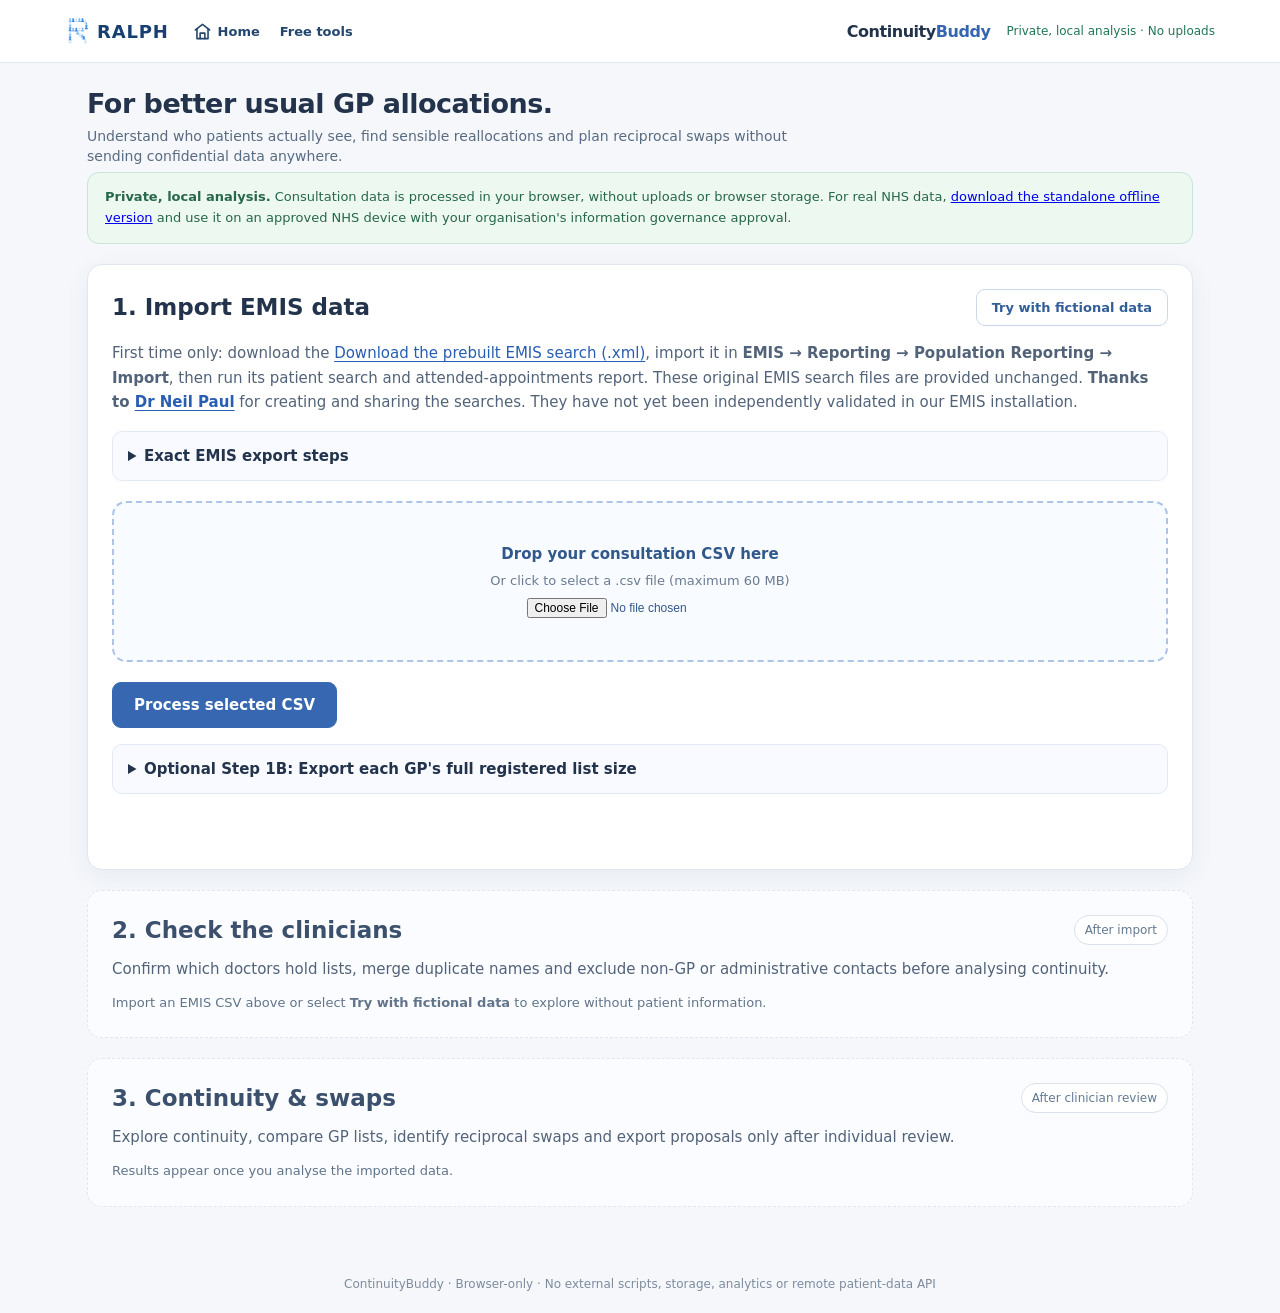
==== commit ea0248c7: "Simplify ContinuityBuddy one-way flow and consolidate privacy guidance" ====
--- a/index.html
+++ b/index.html
@@ -42,10 +42,10 @@
 </svg>
 <span>RALPH</span></a><a class="home-link" href="https://projectralph.co.uk/" aria-label="Home" title="RALPH home"><svg xmlns="http://www.w3.org/2000/svg" aria-hidden="true" viewBox="0 0 24 24" width="19" height="19" fill="none" stroke="currentColor" stroke-width="2" stroke-linecap="round" stroke-linejoin="round"><path d="m3 10 9-7 9 7"/><path d="M5 9v12h14V9"/><path d="M9 21v-7h6v7"/></svg><span>Home</span></a><a class="free-tools-link" href="https://projectralph.co.uk/freetools/">Free tools</a></nav><div class="app-header-end"><strong class="app-name">Continuity<span>Buddy</span></strong><small>Private, local analysis · No uploads</small></div></div></header>
 <main>
-<section class="hero"><h1>For better usual GP allocations.</h1><p>Understand who patients actually see, find sensible reallocations and plan reciprocal swaps without sending confidential data anywhere.</p><div class="steps"><a href="#importPanel">1. Import</a><a href="#clinicianOverview">2. Check clinicians</a><a href="#resultsOverview">3. Explore results</a></div></section>
-<div class="privacy">Patient data is analysed locally in this tab. For sensitive NHS data, prefer the offline standalone HTML downloaded on an approved device. Nothing is intentionally sent to a server, saved in browser storage or uploaded to GitHub. Clinical and information governance approval is still needed before using real practice data.</div>
-<section class="panel" id="importPanel"><p class="offline-banner"><strong>For real NHS data:</strong> <a href="./ContinuityBuddy-Offline.html" download="ContinuityBuddy-Offline.html">Download the standalone offline version</a>, save it to an approved NHS location and open it in your browser without an internet connection. This version has no external libraries, analytics or server dependency. Use with patient data only after your organisation approves the workflow.</p><div class="panelhead"><h2>1. Import EMIS data</h2><button type="button" id="demo" class="outline">Try with fictional data</button></div>
-<p>First time only: download the <a href="./downloads/Usual_GP_Continuity_Search.xml" download="Usual_GP_Continuity_Search.xml">Download the prebuilt EMIS search (.xml)</a>, import it in <b>EMIS → Reporting → Population Reporting → Import</b>, then run its patient search and attended-appointments report. These original EMIS search files are provided unchanged. <b>Thanks to <a href="https://www.drneilpaul.blog/usualgp/" target="_blank" rel="noopener noreferrer">Dr Neil Paul</a></b> for creating and sharing the searches. They have not yet been independently validated in our EMIS installation.</p>
+<section class="hero"><h1>For better usual GP allocations.</h1><p>Understand who patients actually see, find sensible reallocations and plan reciprocal swaps without sending confidential data anywhere.</p></section>
+<aside class="privacy" aria-label="Patient data and privacy"><strong>Private, local analysis.</strong> Consultation data is processed in your browser, without uploads or browser storage. For real NHS data, <a href="./ContinuityBuddy-Offline.html" download="ContinuityBuddy-Offline.html">download the standalone offline version</a> and use it on an approved NHS device with your organisation's information governance approval.</aside>
+<section class="panel" id="importPanel"><div class="panelhead"><h2>1. Import EMIS data</h2><button type="button" id="demo" class="outline">Try with fictional data</button></div>
+<p class="import-intro">First time only: download the <a href="./downloads/Usual_GP_Continuity_Search.xml" download="Usual_GP_Continuity_Search.xml">Download the prebuilt EMIS search (.xml)</a>, import it in <b>EMIS → Reporting → Population Reporting → Import</b>, then run its patient search and attended-appointments report. These original EMIS search files are provided unchanged. <b>Thanks to <a href="https://www.drneilpaul.blog/usualgp/" target="_blank" rel="noopener noreferrer">Dr Neil Paul</a></b> for creating and sharing the searches. They have not yet been independently validated in our EMIS installation.</p>
 <details><summary>Exact EMIS export steps</summary><ol><li>Import the downloaded XML into a practice reporting folder (you need suitable EMIS permissions).</li><li>Run “Usual GP Continuity 1 - Patients seen in last 12 months”.</li><li>Run “Usual GP Continuity 2 - Consultation export”.</li><li>Right-click the second report, then View Results → Export → CSV.</li><li>Tick <b>Replicate patient details for each item</b> and <b>Replicate Usual GP details</b>. Leave “override hidden patients” unticked unless explicitly authorised.</li><li>Choose the CSV below. Do not share identifiable exports in chat or email.</li></ol><p>Steps adapted from <a href="https://www.drneilpaul.blog/usualgp/how-to.html" target="_blank" rel="noopener noreferrer">Dr Neil Paul's EMIS guide</a>. EMIS XML import is documented by <a href="https://cdrc.nhs.uk/resources/emis-resource-centre/cdrc-emis-access/" target="_blank" rel="noopener noreferrer">CDRC</a>. Your practice's permissions/IT policy determine whether imports are allowed on your NHS PC.</p></details>
 <label class="drop" id="drop"><strong>Drop your consultation CSV here</strong><span>Or click to select a .csv file (maximum 60 MB)</span><input id="file" type="file" accept=".csv,text/csv"></label><div class="import-action"><button type="button" id="prepareCsv">Process selected CSV</button></div>
 <details id="listBalanceImport"><summary>Optional Step 1B: Export each GP's full registered list size</summary><p><strong>The consultation export above cannot provide full list sizes.</strong> To compare list allocations per clinical session, import the separate <a href="./downloads/Usual_GP_List_Sizes_Search.xml" download="Usual_GP_List_Sizes_Search.xml">EMIS registered-patient list search (.xml)</a>, run it in Population Reporting, export its results to CSV and select that CSV here. The CSV needs only Patient ID and Usual GP. This is optional: continuity analysis and swaps work without it.</p><label>Registered-patient list CSV <input id="listFile" type="file" accept=".csv,text/csv"></label><p>Weekly clinical sessions are entered manually in Step 3; they are not included in either EMIS search.</p><p id="listStatus" class="status" role="status" aria-live="polite"></p></details><div id="mapPanel" hidden><h3>Match columns</h3><p>Best guesses are prefilled. Check the required four columns, especially when the EMIS report uses unfamiliar labels.</p><div id="mappings" class="mapping"></div><label class="check-confirm"><input id="importConfirmed" type="checkbox"> I confirm this is the approved EMIS attended-appointment export, with no additional clinical or demographic columns.</label><div class="row import-action"><label>Analysis date <input id="referenceDate" type="date" value="2026-11-06"></label><button type="button" id="process">Analyse CSV and check clinicians <span aria-hidden="true">→</span></button></div></div>
--- a/v2.css
+++ b/v2.css
@@ -43,3 +43,30 @@
 .gp-breakdown-table tbody td{padding:10px 9px}
 .gp-breakdown-table tbody td:first-child{white-space:nowrap}
 .gp-breakdown-table tbody input[type=number]{width:100%;min-width:0}
+
+/* Site navigation shared with Project RALPH, compact enough for the analyser. */
+header.app-header{padding:0 22px}
+.app-header-inner{width:100%;max-width:1150px;margin:0 auto;min-height:62px;display:flex;justify-content:space-between;align-items:center;gap:18px}
+.app-nav{display:flex;align-items:center;flex-wrap:wrap;gap:16px}
+.app-nav a{text-decoration:none;color:#23466e;font-size:13px;font-weight:650;display:inline-flex;align-items:center;justify-content:center;gap:6px;border-radius:7px;padding:6px 2px}
+.app-nav a:hover,.app-nav a:focus-visible{color:#215ea8;background:#ecf3fc}
+.app-nav .ralph-brand{gap:7px;font-size:18px;letter-spacing:.045em;font-weight:750;margin-right:4px;color:#173f70}
+.app-nav .ralph-brand svg{display:block;flex:none;width:23px;height:28px}
+.app-nav .home-link svg{display:block;flex:none}
+.app-header-end{display:flex;align-items:center;gap:16px}
+.app-header-end .app-name{font-size:16px;letter-spacing:-.45px;white-space:nowrap}
+.app-header-end .app-name span{color:#3466b1}
+.app-header-end small{white-space:nowrap}
+@media(max-width:780px){
+ .app-header-inner{min-height:56px;flex-wrap:wrap;gap:0 12px;padding:7px 0}
+ .app-nav{gap:12px}
+ .app-header-end small{display:none}
+}
+@media(max-width:510px){
+ header.app-header{padding:0 14px}
+ .app-header-inner{gap:6px}
+ .app-nav{width:100%;justify-content:space-between;gap:8px}
+ .app-header-end{margin-top:3px}
+ .app-header-end .app-name{font-size:14px}
+ .app-nav .ralph-brand{font-size:16px}
+}
